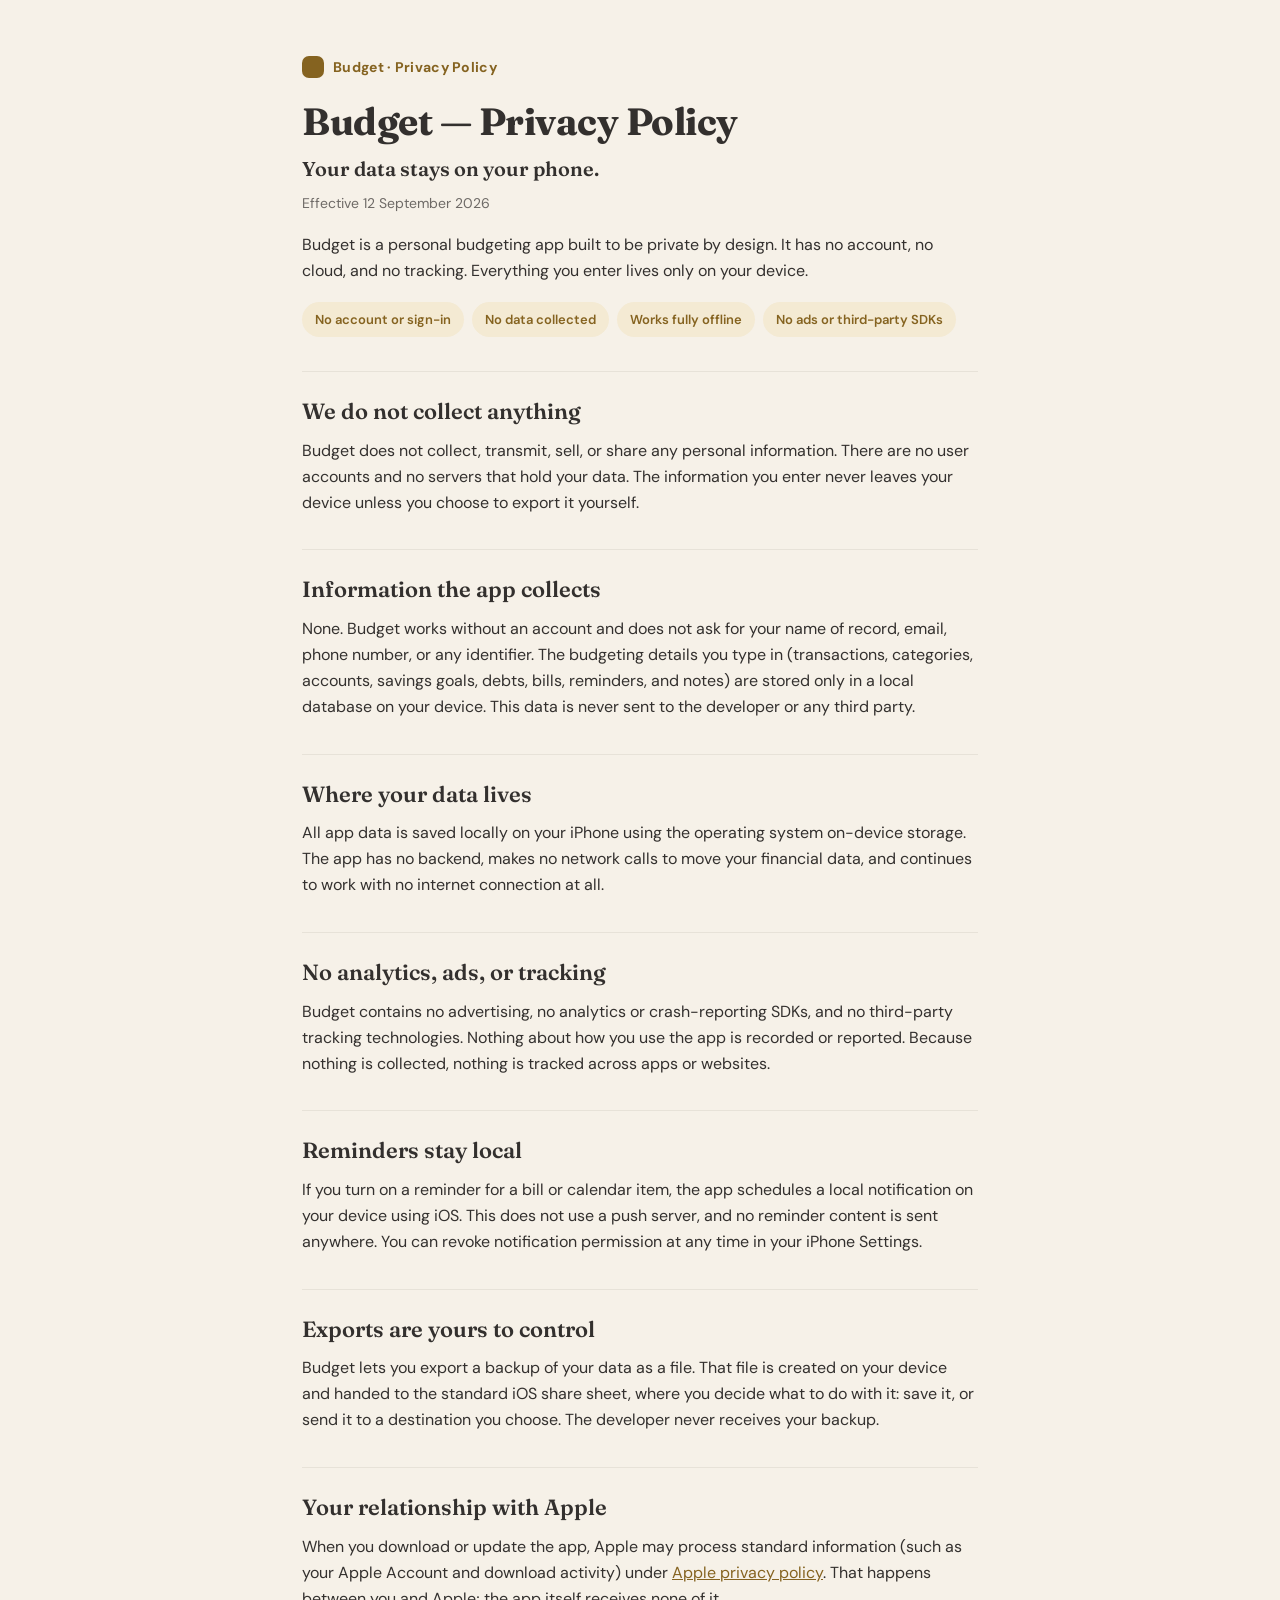
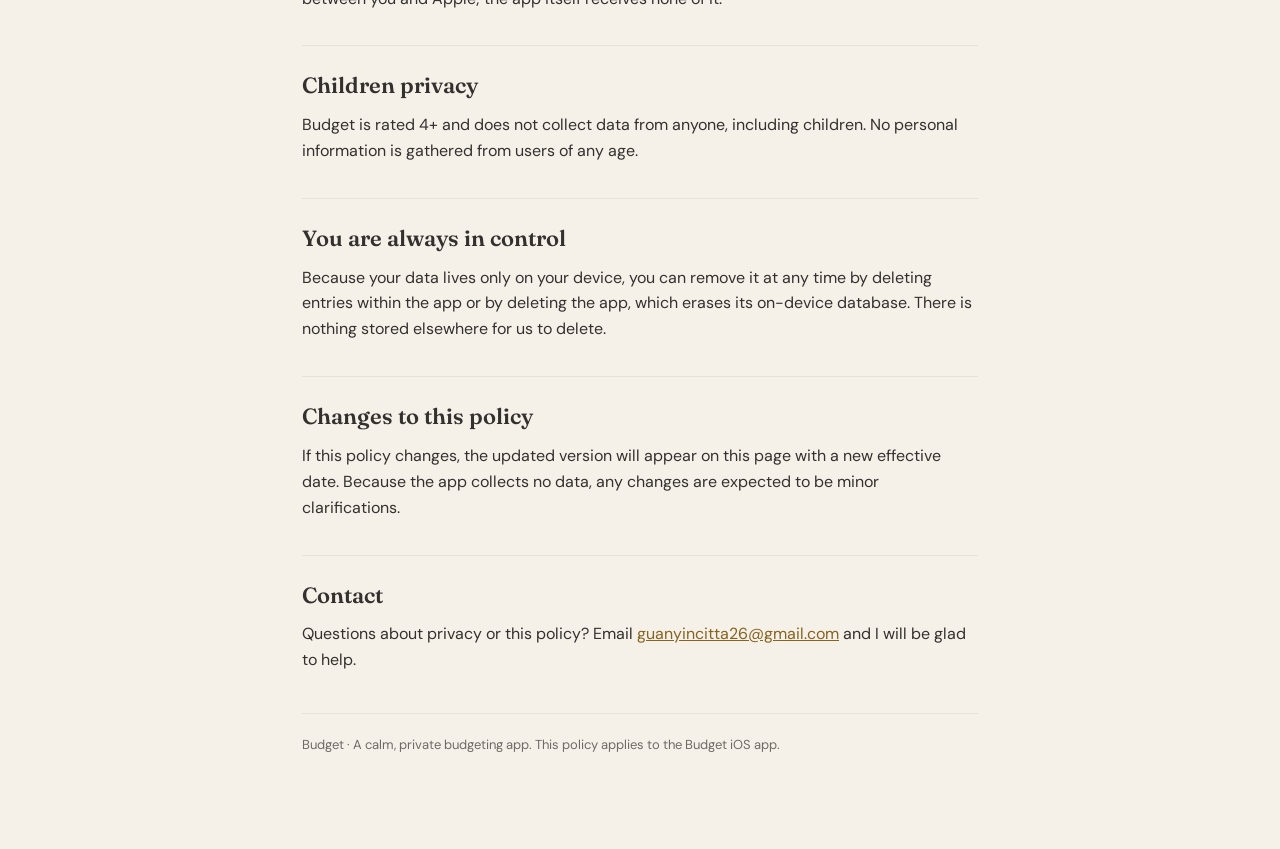
==== privacy-policy.html @ 82290d60 "Landing page: add site/ with motion-rich landing page Static HTML/CSS/JS, no libraries and no outsid" ====
<!doctype html>
<html lang="en">
<head>
<meta charset="utf-8">
<meta name="viewport" content="width=device-width, initial-scale=1">
<title>Budget — Privacy Policy</title>
<link rel="preconnect" href="https://fonts.googleapis.com">
<link rel="preconnect" href="https://fonts.gstatic.com" crossorigin>
<link href="https://fonts.googleapis.com/css2?family=Fraunces:opsz,wght@9..144,500;9..144,600;9..144,700&family=DM+Sans:wght@400;500;600;700&display=swap" rel="stylesheet">
<style>
  :root{
    --bg:#F6F1E8; --surface:#FFFFFF; --ink:#33302E; --muted:#6E6A66;
    --border:#E7E2D8; --accent:#856320; --accentT:#F4EAD3;
  }
  *{box-sizing:border-box;}
  body{margin:0;background:var(--bg);color:var(--ink);
    font-family:'DM Sans',system-ui,-apple-system,Segoe UI,Roboto,sans-serif;
    line-height:1.62;-webkit-font-smoothing:antialiased;}
  .wrap{max-width:720px;margin:0 auto;padding:56px 22px 80px;}
  .brand{display:inline-flex;align-items:center;gap:9px;font-weight:700;font-size:14px;letter-spacing:.3px;color:var(--accent);margin-bottom:22px;}
  .brand .dot{width:22px;height:22px;border-radius:7px;background:var(--accent);display:inline-block;}
  h1{font-family:'Fraunces',Georgia,serif;font-weight:700;font-size:38px;line-height:1.12;letter-spacing:-.5px;margin:0 0 10px;}
  .lead{font-family:'Fraunces',Georgia,serif;font-weight:600;font-size:20px;color:var(--ink);margin:0 0 6px;}
  .eff{font-size:14px;color:var(--muted);margin:0 0 18px;}
  p{margin:0 0 14px;}
  ul{list-style:none;padding:0;margin:18px 0;display:flex;flex-wrap:wrap;gap:8px;}
  ul li{font-size:13px;font-weight:600;color:var(--accent);background:var(--accentT);border-radius:999px;padding:7px 13px;}
  h2{font-family:'Fraunces',Georgia,serif;font-weight:600;font-size:22px;margin:34px 0 8px;padding-top:22px;border-top:1px solid var(--border);}
  a{color:var(--accent);}
  .foot{margin-top:40px;padding-top:20px;border-top:1px solid var(--border);font-size:13px;color:var(--muted);}
  @media (max-width:520px){ h1{font-size:31px;} .wrap{padding:40px 18px 64px;} }
</style>
</head>
<body>
  <main class="wrap">
    <div class="brand"><span class="dot"></span>Budget · Privacy Policy</div>
    <h1>Budget — Privacy Policy</h1>
    <p class="lead">Your data stays on your phone.</p>
    <p class="eff">Effective 12 September 2026</p>
    <p>Budget is a personal budgeting app built to be private by design. It has no account, no cloud, and no tracking. Everything you enter lives only on your device.</p>
    <ul>
      <li>No account or sign-in</li>
      <li>No data collected</li>
      <li>Works fully offline</li>
      <li>No ads or third-party SDKs</li>
    </ul>

    <h2>We do not collect anything</h2>
    <p>Budget does not collect, transmit, sell, or share any personal information. There are no user accounts and no servers that hold your data. The information you enter never leaves your device unless you choose to export it yourself.</p>

    <h2>Information the app collects</h2>
    <p>None. Budget works without an account and does not ask for your name of record, email, phone number, or any identifier. The budgeting details you type in (transactions, categories, accounts, savings goals, debts, bills, reminders, and notes) are stored only in a local database on your device. This data is never sent to the developer or any third party.</p>

    <h2>Where your data lives</h2>
    <p>All app data is saved locally on your iPhone using the operating system on-device storage. The app has no backend, makes no network calls to move your financial data, and continues to work with no internet connection at all.</p>

    <h2>No analytics, ads, or tracking</h2>
    <p>Budget contains no advertising, no analytics or crash-reporting SDKs, and no third-party tracking technologies. Nothing about how you use the app is recorded or reported. Because nothing is collected, nothing is tracked across apps or websites.</p>

    <h2>Reminders stay local</h2>
    <p>If you turn on a reminder for a bill or calendar item, the app schedules a local notification on your device using iOS. This does not use a push server, and no reminder content is sent anywhere. You can revoke notification permission at any time in your iPhone Settings.</p>

    <h2>Exports are yours to control</h2>
    <p>Budget lets you export a backup of your data as a file. That file is created on your device and handed to the standard iOS share sheet, where you decide what to do with it: save it, or send it to a destination you choose. The developer never receives your backup.</p>

    <h2>Your relationship with Apple</h2>
    <p>When you download or update the app, Apple may process standard information (such as your Apple Account and download activity) under <a href="https://www.apple.com/legal/privacy/" target="_blank" rel="noopener">Apple privacy policy</a>. That happens between you and Apple; the app itself receives none of it.</p>

    <h2>Children privacy</h2>
    <p>Budget is rated 4+ and does not collect data from anyone, including children. No personal information is gathered from users of any age.</p>

    <h2>You are always in control</h2>
    <p>Because your data lives only on your device, you can remove it at any time by deleting entries within the app or by deleting the app, which erases its on-device database. There is nothing stored elsewhere for us to delete.</p>

    <h2>Changes to this policy</h2>
    <p>If this policy changes, the updated version will appear on this page with a new effective date. Because the app collects no data, any changes are expected to be minor clarifications.</p>

    <h2>Contact</h2>
    <p>Questions about privacy or this policy? Email <a href="mailto:guanyincitta26@gmail.com">guanyincitta26@gmail.com</a> and I will be glad to help.</p>

    <p class="foot">Budget &middot; A calm, private budgeting app. This policy applies to the Budget iOS app.</p>
  </main>
</body>
</html>
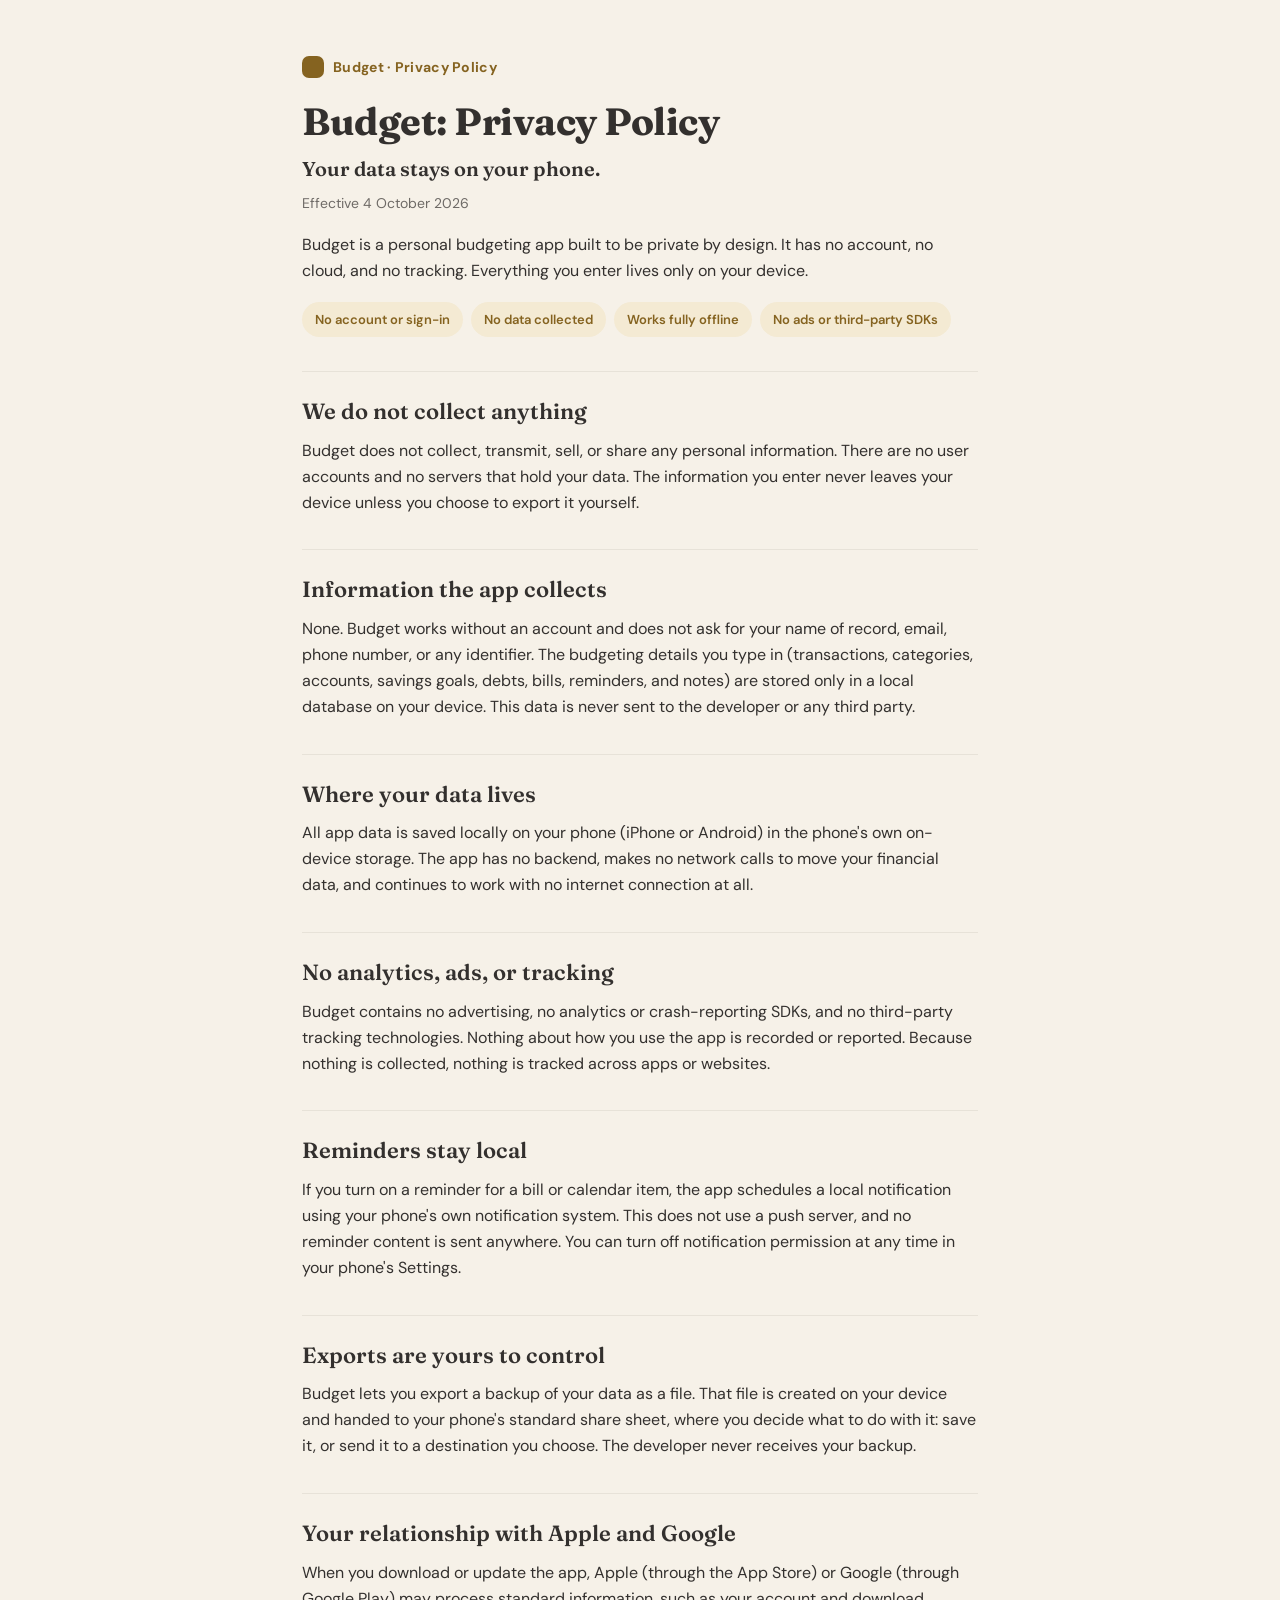
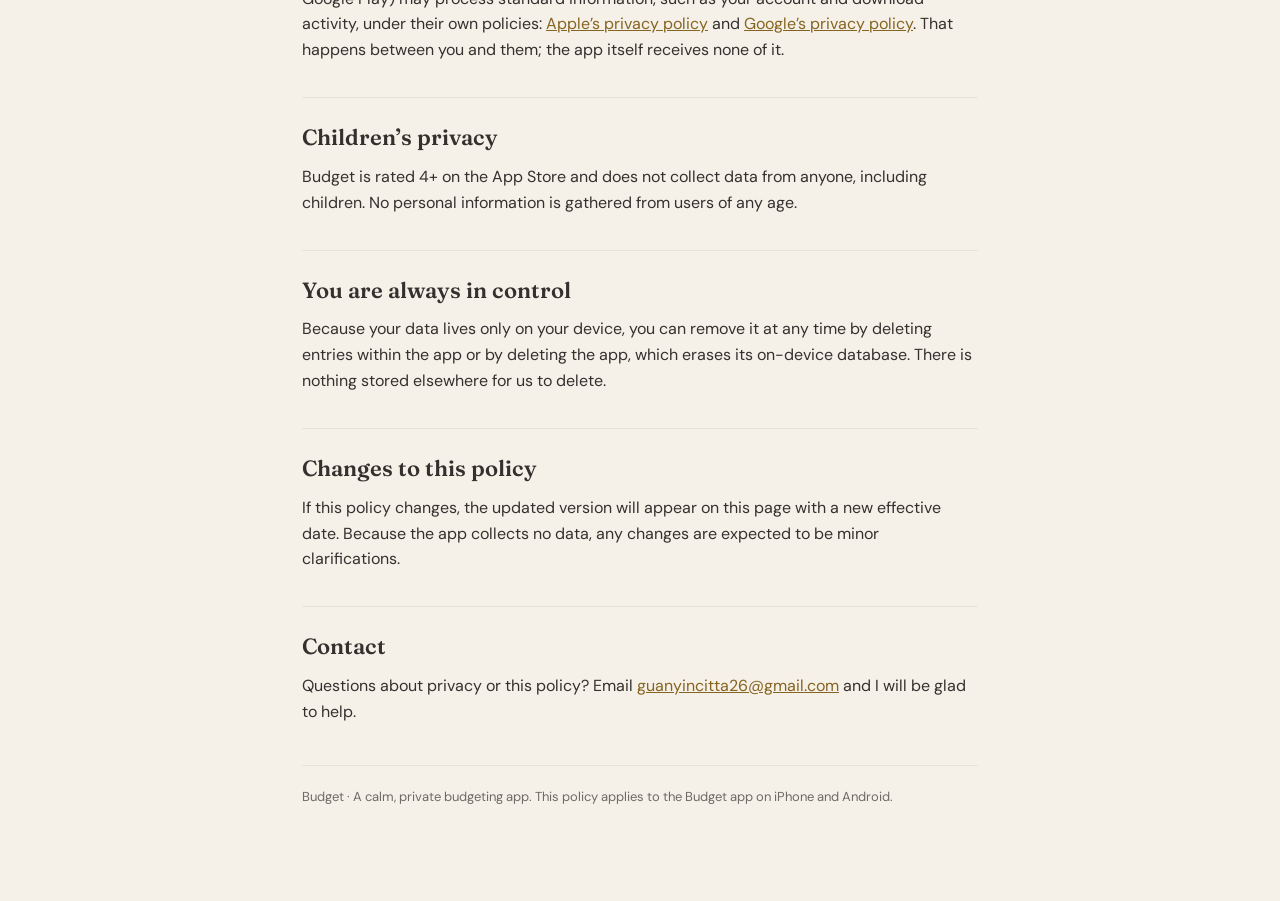
==== commit 85273a73: "Privacy and support pages: cover iPhone and Android, self-hosted fonts Replace iPhone/iOS-only wordi" ====
--- a/privacy-policy.html
+++ b/privacy-policy.html
@@ -3,10 +3,16 @@
 <head>
 <meta charset="utf-8">
 <meta name="viewport" content="width=device-width, initial-scale=1">
-<title>Budget — Privacy Policy</title>
-<link rel="preconnect" href="https://fonts.googleapis.com">
-<link rel="preconnect" href="https://fonts.gstatic.com" crossorigin>
-<link href="https://fonts.googleapis.com/css2?family=Fraunces:opsz,wght@9..144,500;9..144,600;9..144,700&family=DM+Sans:wght@400;500;600;700&display=swap" rel="stylesheet">
+<title>Budget: Privacy Policy</title>
+<link rel="icon" type="image/png" href="assets/favicon.png">
+<style>
+  @font-face{font-family:'DM Sans';src:url(assets/fonts/dmsans-400.ttf) format('truetype');font-weight:400;font-display:swap;}
+  @font-face{font-family:'DM Sans';src:url(assets/fonts/dmsans-500.ttf) format('truetype');font-weight:500;font-display:swap;}
+  @font-face{font-family:'DM Sans';src:url(assets/fonts/dmsans-600.ttf) format('truetype');font-weight:600;font-display:swap;}
+  @font-face{font-family:'DM Sans';src:url(assets/fonts/dmsans-700.ttf) format('truetype');font-weight:700;font-display:swap;}
+  @font-face{font-family:'Fraunces';src:url(assets/fonts/fraunces-600.ttf) format('truetype');font-weight:500 600;font-display:swap;}
+  @font-face{font-family:'Fraunces';src:url(assets/fonts/fraunces-700.ttf) format('truetype');font-weight:700;font-display:swap;}
+</style>
 <style>
   :root{
     --bg:#F6F1E8; --surface:#FFFFFF; --ink:#33302E; --muted:#6E6A66;
@@ -34,9 +40,9 @@
 <body>
   <main class="wrap">
     <div class="brand"><span class="dot"></span>Budget · Privacy Policy</div>
-    <h1>Budget — Privacy Policy</h1>
+    <h1>Budget: Privacy Policy</h1>
     <p class="lead">Your data stays on your phone.</p>
-    <p class="eff">Effective 12 September 2026</p>
+    <p class="eff">Effective 4 October 2026</p>
     <p>Budget is a personal budgeting app built to be private by design. It has no account, no cloud, and no tracking. Everything you enter lives only on your device.</p>
     <ul>
       <li>No account or sign-in</li>
@@ -52,22 +58,22 @@
     <p>None. Budget works without an account and does not ask for your name of record, email, phone number, or any identifier. The budgeting details you type in (transactions, categories, accounts, savings goals, debts, bills, reminders, and notes) are stored only in a local database on your device. This data is never sent to the developer or any third party.</p>
 
     <h2>Where your data lives</h2>
-    <p>All app data is saved locally on your iPhone using the operating system on-device storage. The app has no backend, makes no network calls to move your financial data, and continues to work with no internet connection at all.</p>
+    <p>All app data is saved locally on your phone (iPhone or Android) in the phone's own on-device storage. The app has no backend, makes no network calls to move your financial data, and continues to work with no internet connection at all.</p>
 
     <h2>No analytics, ads, or tracking</h2>
     <p>Budget contains no advertising, no analytics or crash-reporting SDKs, and no third-party tracking technologies. Nothing about how you use the app is recorded or reported. Because nothing is collected, nothing is tracked across apps or websites.</p>
 
     <h2>Reminders stay local</h2>
-    <p>If you turn on a reminder for a bill or calendar item, the app schedules a local notification on your device using iOS. This does not use a push server, and no reminder content is sent anywhere. You can revoke notification permission at any time in your iPhone Settings.</p>
+    <p>If you turn on a reminder for a bill or calendar item, the app schedules a local notification using your phone's own notification system. This does not use a push server, and no reminder content is sent anywhere. You can turn off notification permission at any time in your phone's Settings.</p>
 
     <h2>Exports are yours to control</h2>
-    <p>Budget lets you export a backup of your data as a file. That file is created on your device and handed to the standard iOS share sheet, where you decide what to do with it: save it, or send it to a destination you choose. The developer never receives your backup.</p>
+    <p>Budget lets you export a backup of your data as a file. That file is created on your device and handed to your phone's standard share sheet, where you decide what to do with it: save it, or send it to a destination you choose. The developer never receives your backup.</p>
 
-    <h2>Your relationship with Apple</h2>
-    <p>When you download or update the app, Apple may process standard information (such as your Apple Account and download activity) under <a href="https://www.apple.com/legal/privacy/" target="_blank" rel="noopener">Apple privacy policy</a>. That happens between you and Apple; the app itself receives none of it.</p>
+    <h2>Your relationship with Apple and Google</h2>
+    <p>When you download or update the app, Apple (through the App Store) or Google (through Google Play) may process standard information, such as your account and download activity, under their own policies: <a href="https://www.apple.com/legal/privacy/" target="_blank" rel="noopener">Apple&rsquo;s privacy policy</a> and <a href="https://policies.google.com/privacy" target="_blank" rel="noopener">Google&rsquo;s privacy policy</a>. That happens between you and them; the app itself receives none of it.</p>
 
-    <h2>Children privacy</h2>
-    <p>Budget is rated 4+ and does not collect data from anyone, including children. No personal information is gathered from users of any age.</p>
+    <h2>Children&rsquo;s privacy</h2>
+    <p>Budget is rated 4+ on the App Store and does not collect data from anyone, including children. No personal information is gathered from users of any age.</p>
 
     <h2>You are always in control</h2>
     <p>Because your data lives only on your device, you can remove it at any time by deleting entries within the app or by deleting the app, which erases its on-device database. There is nothing stored elsewhere for us to delete.</p>
@@ -78,7 +84,7 @@
     <h2>Contact</h2>
     <p>Questions about privacy or this policy? Email <a href="mailto:guanyincitta26@gmail.com">guanyincitta26@gmail.com</a> and I will be glad to help.</p>
 
-    <p class="foot">Budget &middot; A calm, private budgeting app. This policy applies to the Budget iOS app.</p>
+    <p class="foot">Budget &middot; A calm, private budgeting app. This policy applies to the Budget app on iPhone and Android.</p>
   </main>
 </body>
 </html>
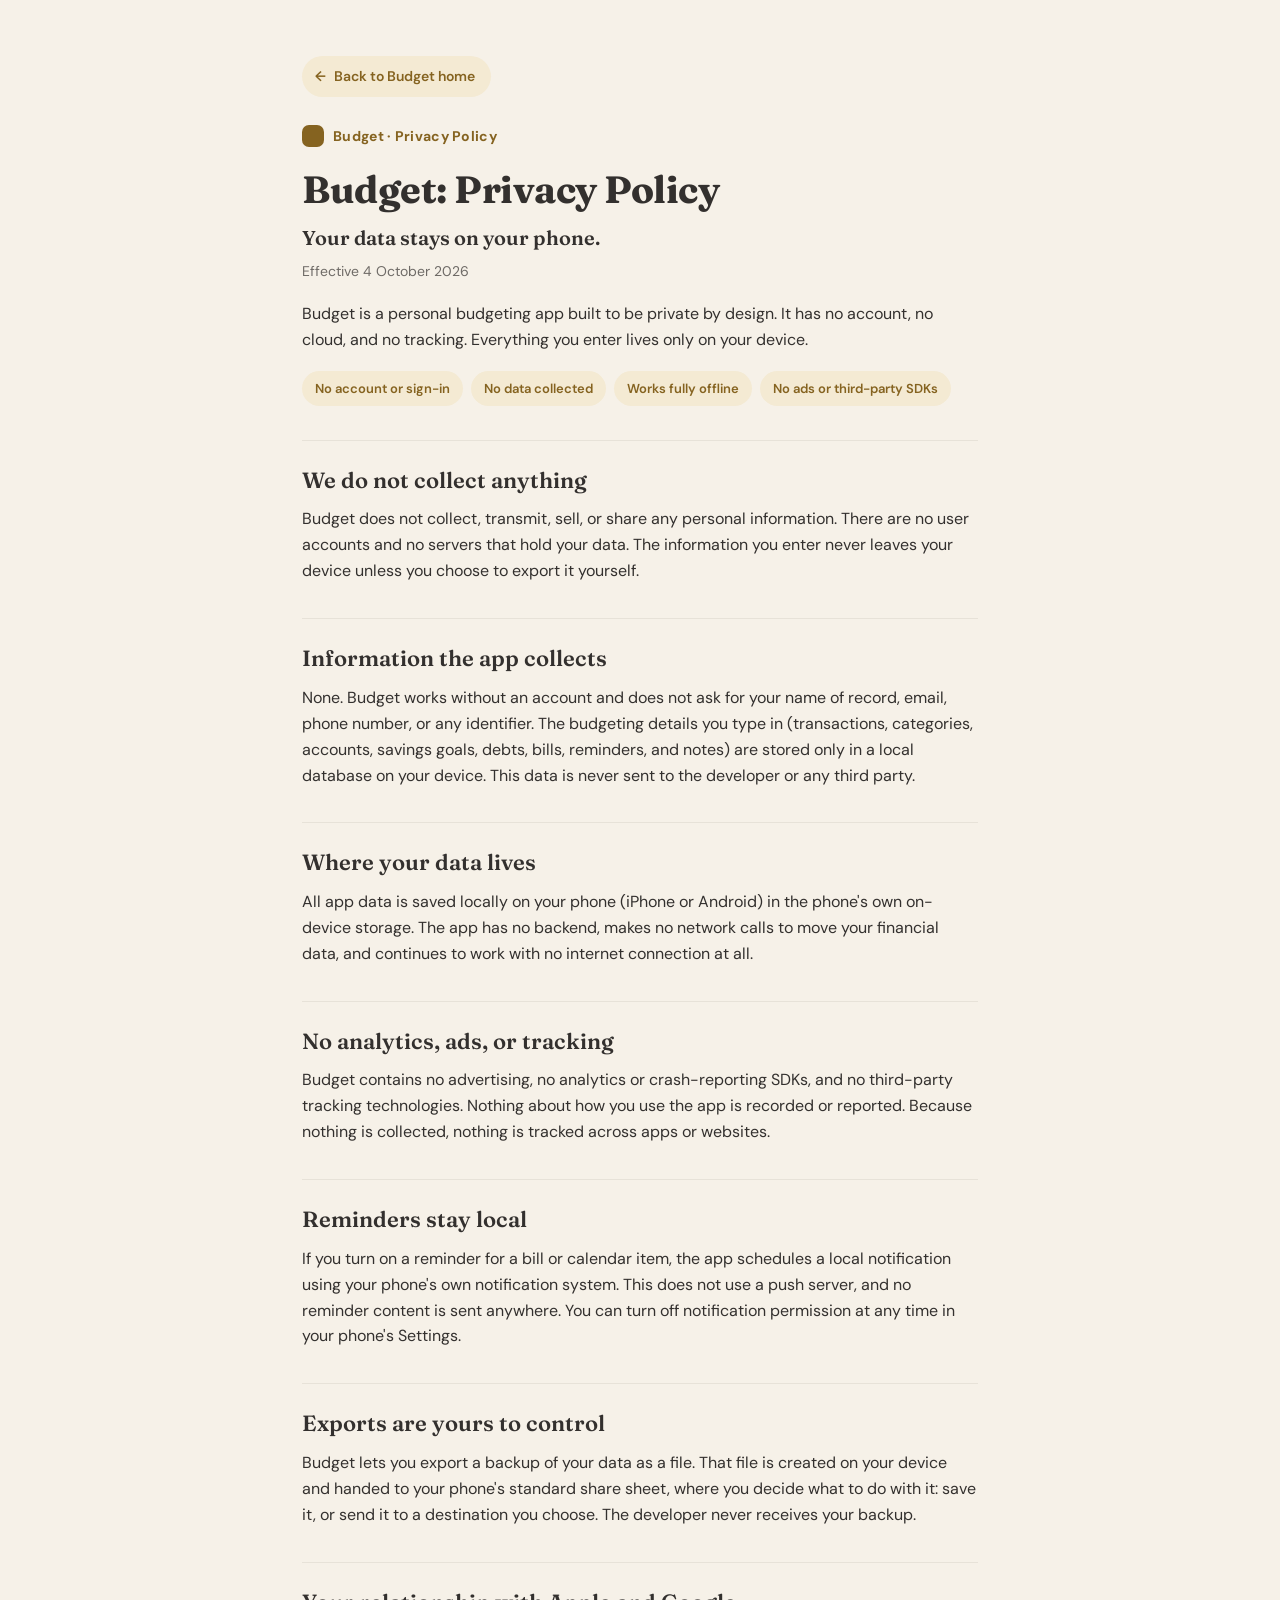
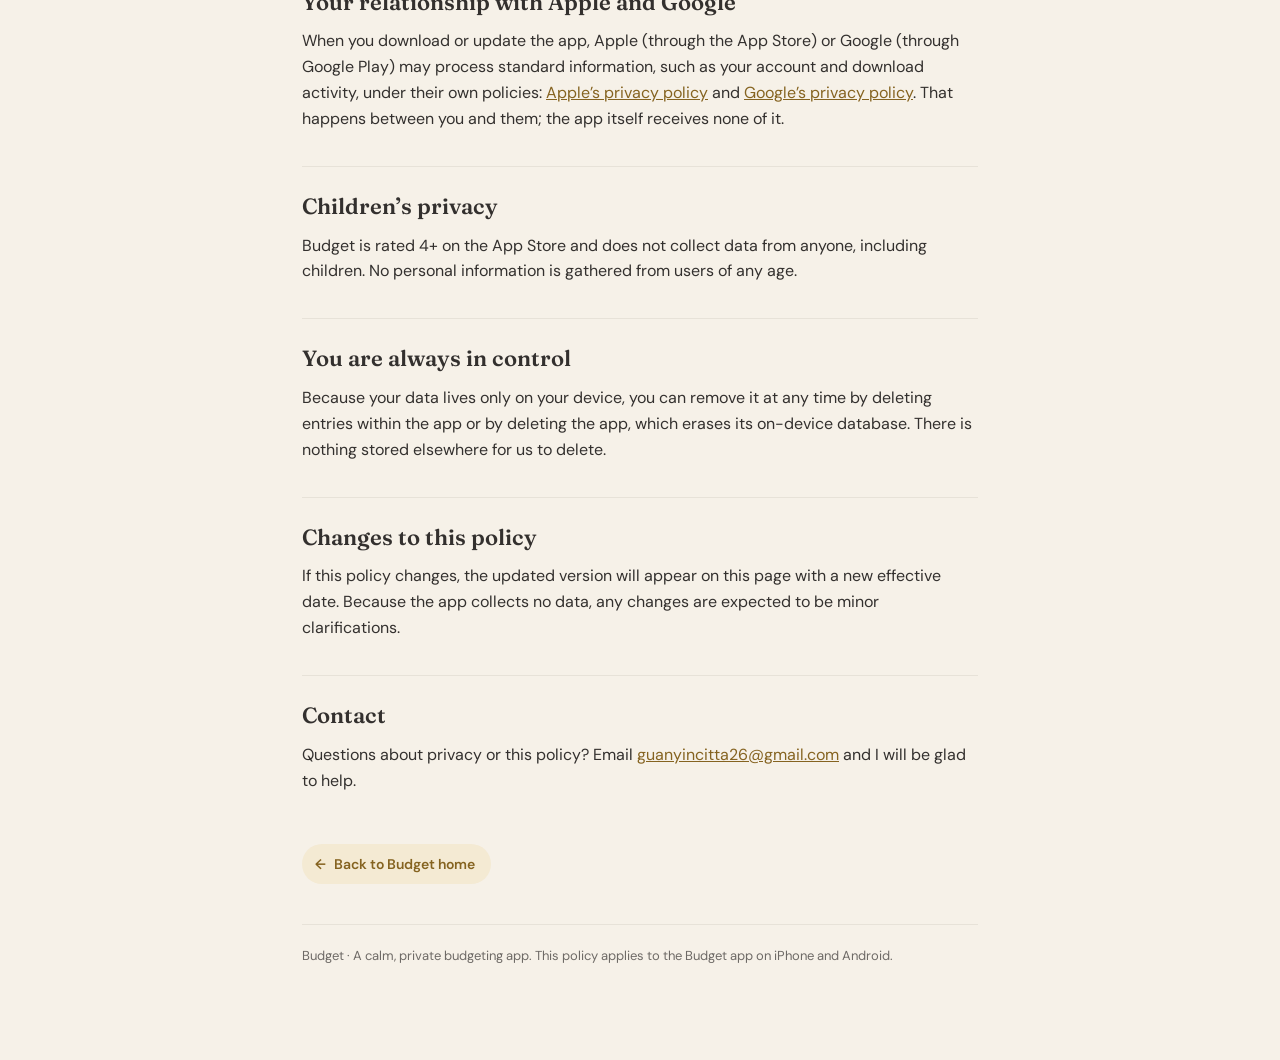
==== commit 50619c0c: "Support and privacy pages: Back to Budget home button, top and bottom Co-Authored-By: Claude Opus 5." ====
--- a/privacy-policy.html
+++ b/privacy-policy.html
@@ -4,6 +4,8 @@
 <meta charset="utf-8">
 <meta name="viewport" content="width=device-width, initial-scale=1">
 <title>Budget: Privacy Policy</title>
+<meta name="description" content="How Budget protects your privacy: no account, no tracking, no analytics, and no ads. Everything you enter stays on your phone.">
+<link rel="canonical" href="https://budget.mindfuldesignstore.com/privacy-policy.html">
 <link rel="icon" type="image/png" href="assets/favicon.png">
 <style>
   @font-face{font-family:'DM Sans';src:url(assets/fonts/dmsans-400.ttf) format('truetype');font-weight:400;font-display:swap;}
@@ -33,12 +35,18 @@
   ul li{font-size:13px;font-weight:600;color:var(--accent);background:var(--accentT);border-radius:999px;padding:7px 13px;}
   h2{font-family:'Fraunces',Georgia,serif;font-weight:600;font-size:22px;margin:34px 0 8px;padding-top:22px;border-top:1px solid var(--border);}
   a{color:var(--accent);}
+  .home{display:inline-flex;align-items:center;gap:8px;font-size:14px;font-weight:600;color:var(--accent);background:var(--accentT);border-radius:999px;padding:9px 16px 9px 13px;text-decoration:none;transition:background-color .2s,transform .2s;}
+  .home:hover{background:#EFE0BF;transform:translateX(-2px);}
+  .home:focus-visible{outline:3px solid var(--accent);outline-offset:3px;}
+  .home--top{display:flex;width:fit-content;margin-bottom:28px;}
+  .home--bottom{margin-top:36px;}
   .foot{margin-top:40px;padding-top:20px;border-top:1px solid var(--border);font-size:13px;color:var(--muted);}
   @media (max-width:520px){ h1{font-size:31px;} .wrap{padding:40px 18px 64px;} }
 </style>
 </head>
 <body>
   <main class="wrap">
+    <a class="home home--top" href="./"><span aria-hidden="true">&larr;</span>Back to Budget home</a>
     <div class="brand"><span class="dot"></span>Budget · Privacy Policy</div>
     <h1>Budget: Privacy Policy</h1>
     <p class="lead">Your data stays on your phone.</p>
@@ -84,6 +92,8 @@
     <h2>Contact</h2>
     <p>Questions about privacy or this policy? Email <a href="mailto:guanyincitta26@gmail.com">guanyincitta26@gmail.com</a> and I will be glad to help.</p>
 
+    <a class="home home--bottom" href="./"><span aria-hidden="true">&larr;</span>Back to Budget home</a>
+
     <p class="foot">Budget &middot; A calm, private budgeting app. This policy applies to the Budget app on iPhone and Android.</p>
   </main>
 </body>
